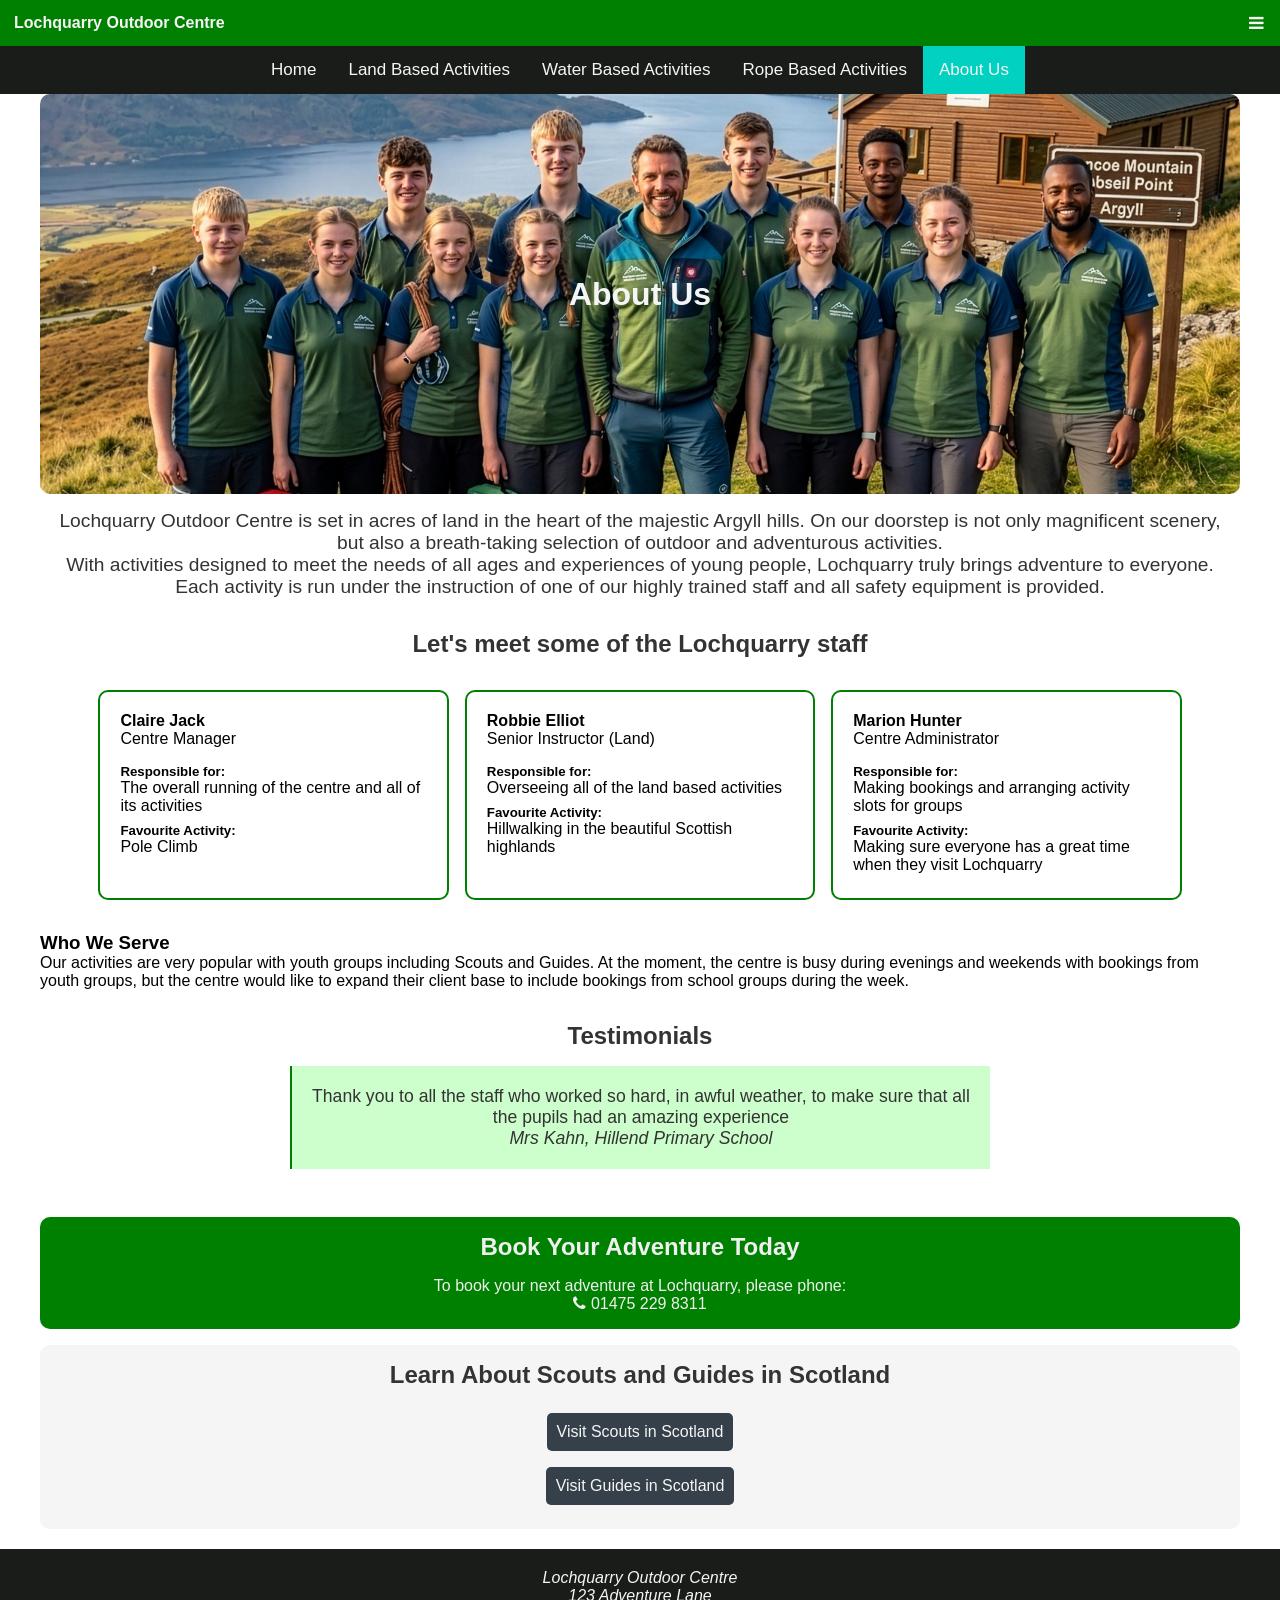
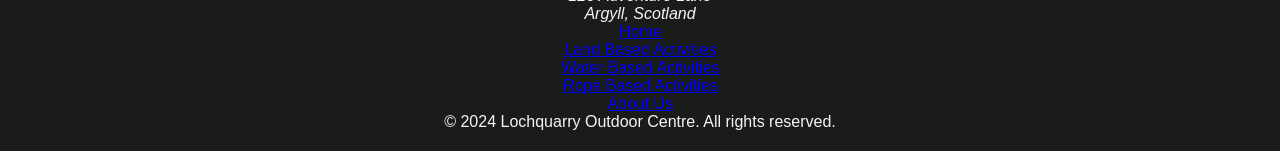
==== about.html @ c02c5438 "Initial website files" ====
<!DOCTYPE html>
<html lang="en">
<head>
  <meta charset="UTF-8">
  <meta name="viewport" content="width=device-width, initial-scale=1.0">
  <title>Lochquarry Outdoor Centre - About Us</title>
  <link rel="stylesheet" href="style.css">
  <link rel="stylesheet" href="https://cdnjs.cloudflare.com/ajax/libs/font-awesome/4.7.0/css/font-awesome.min.css">
</head>
<body>
  <header>
    <h1>Lochquarry Outdoor Centre</h1>
    <nav class="topnav">
      <ul class="topnav__list">
        <li><a href="index.html">Home</a></li>
        <li><a href="land_based_activities.html">Land Based Activities</a></li>
        <li><a href="water_based_activities.html">Water Based Activities</a></li>
        <li><a href="rope_based_activities.html">Rope Based Activities</a></li>
        <li><a class="topnav__link-current" href="about.html">About Us</a></li>
        <li>
          <a href="javascript:void(0);" class="icon" onclick="myFunction()">
              <i class="fa fa-bars"></i>
          </a>
      </li>
      </ul>
    </nav>
  </header>

  <main>
    <div class="container">
      <div class="about-heading-with-image-background">
        <h2 class="about-heading">About Us</h2>
      </div>

      <section class="description">
        <div class="description__container">
          <p>
            Lochquarry Outdoor Centre is set in acres of land in the heart of the majestic Argyll hills. 
            On our doorstep is not only magnificent scenery, but also a breath-taking selection of outdoor and adventurous activities.
          </p>
          <p>
            With activities designed to meet the needs of all ages and experiences of young people, 
            Lochquarry truly brings adventure to everyone.
          </p>
          <p>
            Each activity is run under the instruction of one of our highly trained staff and all safety equipment is provided.
          </p>
        </div>
      </section>

      <section class="staff">
        <h3 class="staff__heading">Let's meet some of the Lochquarry staff</h3>
        <div class="staff-profiles__container">
          <article class="staff-card">
            <header class="staff-card__header">
              <h4 class="staff-card__name">Claire Jack</h4>
              <span class="staff-card__position">Centre Manager</span>
            </header>

            <div class="staff-card__body">
              <div class="staff-card__info">
                <h5 class="staff-card__lable">Responsible for:</h5>
                <p class="staff-card__text">The overall running of the centre and all of its activities</p>
              </div>

              <div class="staff-card__info">
                <h5 class="staff-card__lable">Favourite Activity:</h5>
                <p class="staff-card__text">Pole Climb</p>
              </div>
            </div>
          </article>

          <article class="staff-card">
            <header class="staff-card__header">
              <h4 class="staff-card__name">Robbie Elliot</h4>
              <span class="staff-card__position">Senior Instructor (Land)</span>
            </header>

            <div class="staff-card__body">
              <div class="staff-card__info">
                <h5 class="staff-card__lable">Responsible for:</h5>
                <p class="staff-card__text">Overseeing all of the land based activities</p>
              </div>

              <div class="staff-card__info">
                <h5 class="staff-card__lable">Favourite Activity:</h5>
                <p class="staff-card__text">Hillwalking in the beautiful Scottish highlands</p>
              </div>
            </div>
          </article>

          <article class="staff-card">
            <header class="staff-card__header">
              <h4 class="staff-card__name">Marion Hunter</h4>
              <span class="staff-card__position">Centre Administrator</span>
            </header>

            <div class="staff-card__body">
              <div class="staff-card__info">
                <h5 class="staff-card__lable">Responsible for:</h5>
                <p class="staff-card__text">Making bookings and arranging activity slots for groups</p>
              </div>

              <div class="staff-card__info">
                <h5 class="staff-card__lable">Favourite Activity:</h5>
                <p class="staff-card__text">Making sure everyone has a great time when they visit Lochquarry</p>
              </div>
            </div>
          </article>
        </div>
      </section>

      <section class="customers">
        <h3 class="customers__heading">Who We Serve</h3>
        <p class="customers__text">
          Our activities are very popular with youth groups including Scouts and Guides.
          At the moment, the centre is busy during evenings and weekends with bookings from youth groups, 
          but the centre would like to expand their client base to include bookings from school groups during the week.
        </p>
      </section>

      <section class="testimonials">
        <div class="testimonials__container">
          <h3 class="testimonials__heading">Testimonials</h3>
          <div class="testimonials-item">
            <figure>
              <blockquote>
                <p>
                  Thank you to all the staff who worked so hard, in awful weather, to make sure that all the pupils had an amazing experience
                </p>
              </blockquote>
              <p>
                <cite>Mrs Kahn, Hillend Primary School</cite>
              </p>
            </figure>
          </div>
        </div>
      </section>

      <section class="contact-details">
        <div class="contact-details__container">
          <h3 class="contact-details__heading">Book Your Adventure Today</h3>
          <p class="contact-details__text">
            To book your next adventure at Lochquarry, please phone:
          </p>
          <p class="contact-details__phone">
            <i class="fa fa-phone"></i>
            01475 229 8311
          </p>
        </div>
      </section>

      <section class="external-links">
        <div class="external-links__container">
          <h3 class="external-links__heading">Learn About Scouts and Guides in Scotland</h3>
          <p><a href="https://scouts.scot" target="_blank">Visit Scouts in Scotland</a></p>
          <p><a href="https://www.girlguidingscotland.org.uk" target="_blank">Visit Guides in Scotland</a></p>
        </div>
      </section>
    </div>

  </main>
  <footer>
    <address>
      <p>Lochquarry Outdoor Centre</p>
      <p>123 Adventure Lane</p>
      <p>Argyll, Scotland</p>
    </address>
    <nav class="footernav">
      <ul>
        <li><a href="index.html">Home</a></li>
        <li><a href="land_based_activities.html">Land Based Activities</a></li>
        <li><a href="water_based_activities.html">Water Based Activities</a></li>
        <li><a href="rope_based_activities.html">Rope Based Activities</a></li>
        <li><a href="about.html">About Us</a></li>
      </ul>
    </nav>
    <p>&copy; 2024 Lochquarry Outdoor Centre. All rights reserved.</p>
  </footer>
</body>
</html>
---- style.css ----
* {
  padding: 0px;
  margin: 0px;
  box-sizing: border-box;
}

html {
  font-family: Arial, Helvetica, sans-serif;
}

.container {
  max-width: 1200px;
  margin: 0 auto;
}

header {
  display: flex;
  flex-direction: column;
  background-color: green;
}

h1 {
  color: #F5F5F5;
  padding: 14px;
  font-size: 100%;
}

.topnav ul {
  list-style-type: none;
  margin: 0;
  padding: 0;
}

.topnav {
  background-color: #1A1C1A;
  overflow: hidden;
}

.topnav__list {
  display: flex;
  flex-direction: column;
  justify-content: center;
}

@media screen and (min-width: 600px) {
  .topnav__list {
    flex-direction: row;
  }
  
}

.topnav a {
  display: block;
  color: #F5F5F5;
  text-align: center;
  padding: 14px 16px;
  text-decoration: none;
  font-size: 17px;
}

.topnav__link-current {
  background-color: #00D1C1;
}

.icon {
  position: absolute;
  top: 0px;
  right: 0px;
}

.hero-welcome {
  display: flex;
  flex-direction: column;
  background-image: url(assets/images/landscape_64px.jpg);
  background-size: cover;
  background-position: center;
  height: 400px;
  align-items: center;
  justify-content: center;
  border-radius: 10px;
}

@media only screen and (min-width: 640px) {
  .hero-welcome {
    background-image: url(assets/images/landscape_1250px.jpg);
  }
}

@media only screen and (min-width: 1200px) {
  .hero-welcome {
    background-image: url(assets/images/landscape_2000px.jpg);
  }
}

.hero-welcome p {
  color: #F5F5F5;
  text-align: center;
}

.hero-water {
  display: flex;
  flex-direction: column;
  background-image: url(assets/images/water_600px.jpg);
  background-size: cover;
  background-position: center;
  height: 400px;
  align-items: center;
  justify-content: center;
  border-radius: 10px;
}

@media only screen and (min-width: 640px) {
  .hero-water {
    background-image: url(assets/images/water_1200px.jpg);
  }
}

@media only screen and (min-width: 1200px) {
  .hero-water {
    background-image: url(assets/images/water_2000px.jpg);
  }
}

.hero-rope {
  display: flex;
  flex-direction: column;
  background-image: url(assets/images/pole_climb_600px.jpg);
  background-size: cover;
  background-position: center;
  height: 400px;
  align-items: center;
  justify-content: center;
  border-radius: 10px;
}

@media only screen and (min-width: 640px) {
  .hero-rope {
    background-image: url(assets/images/pole_climb_1200px.jpg);
  }
}

@media only screen and (min-width: 1200px) {
  .hero-rope {
    background-image: url(assets/images/pole_climb_2000px.jpg);
  }
}

.about-heading-with-image-background {
  display: flex;
  flex-direction: column;
  background-image: url(assets/images/our_team_640px.jpg);
  background-size: cover;
  background-position: center;
  height: 400px;
  align-items: center;
  justify-content: center;
  border-radius: 10px;
}

@media only screen and (min-width: 640px) {
  .about-heading-with-image-background {
    background-image: url(assets/images/our_team_1200px.jpg);
  }
}

@media only screen and (min-width: 1200px) {
  .about-heading-with-image-background {
    background-image: url(assets/images/our_team_2000px.jpg);
  }
}

h2 {
  color: #F5F5F5;
  font-size: 200%;
  text-align: center;
}

.welcome-section p {
  color: #F5F5F5;
  font-size: 100%;
  text-align: center;
}

.description__container {
  display: flex;
  flex-direction: column;
  align-items: center;
  padding: 1rem;
}

.description h3 {
  color: #333;
  font-size: 150%;
  margin-bottom: 1rem;
  margin-top: 1rem;
  text-align: center;
}

.description p {
  color: #333;
  font-size: 120%;
  text-align: center;
}

.activities-bucket__container {
  display: flex;
  flex-direction: row;
  flex-wrap: wrap;
  justify-content: center;
  gap: 1rem;
}

.activity-banner {
  display: flex;
  flex-direction: column;
  flex-wrap: wrap;
  background-color: #f0f0f0;
  border-radius: 10px;
  width: 100%;
  box-shadow: 0 4px 8px rgba(0, 0, 0, 0.1);
  align-content: flex-start;
}

@media only screen and (min-width: 600px) {
  .activity-banner {
    width: 32%;
  }
}

.activity-image img {
  max-width: 100%;
  height: auto;
  border-radius: 10px;
}

.testimonials__container {
  display: flex;
  flex-direction: column;
  align-items: center;
  padding: 1rem;
}

.testimonials h3 {
  color: #333;
  font-size: 150%;
  margin-bottom: 1rem;
  margin-top: 1rem;
  text-align: center;
}

.testimonials-item {
  color: #333;
  padding: 20px;
  font-size: 110%;
  width: 100;
  text-align: center;
  margin-bottom: 1rem;
  border-left: 2pt solid #008000;
  background-color: #CCFFCC;
}

@media only screen and (min-width: 600px) {
  .testimonials-item {
    width: 60%;
  }
}

.activities__container {
  display: flex;
  flex-direction: column;
  align-items: center;
  padding: 1rem;
}

@media only screen and (min-width: 600px) {
  .activities__container {
    flex-direction: row;
    flex-wrap: wrap;
    gap: 1rem;

  }
}

.activity-card {
  display: flex;
  flex-direction: column;
  align-items: flex-start;
  width: 100%;
  border-color: #008000;
  border-width: 2px;
  border-style: solid;
  border-radius: 10px;
  padding: 20px;
  margin-bottom: 1rem;
}

@media only screen and (min-width: 600px) {
  .activity-card {
    width: 48%;
    height: 170px;
  }
}

.staff__heading {
  color: #333;
  font-size: 150%;
  margin-bottom: 1rem;
  margin-top: 1rem;
  text-align: center;
}

.staff-profiles__container {
  display: flex;
  flex-direction: column;
  align-items: center;
  padding: 1rem;
}

@media only screen and (min-width: 600px) {
  .staff-profiles__container {
    flex-direction: row;
    flex-wrap: wrap;
    gap: 1rem;
    justify-content: center;
  }
}

.staff-card {
  display: flex;
  flex-direction: column;
  align-content: flex-start;
  width: 100%;
  border-color: #008000;
  border-width: 2px;
  border-style: solid;
  border-radius: 10px;
  padding: 20px;
  margin-bottom: 1rem;
}

@media only screen and (min-width: 600px) {
  .staff-card {
    width: 30%;
    height: 210px;
  }
}

.staff-profiles__container header {
  display: inline;
  background-color: #FFF;
  padding-bottom: 1rem;
}

.staff-card__body .staff-card__info {
  padding-bottom: 0.5rem;
}

.contact-details__container {
  display: flex;
  flex-direction: column;
  align-items: center;
  padding: 1rem;
  color: #f0f0f0;
  background-color: #008000;
  border-radius: 10px;
  margin: 1rem 0;
}

.contact-details__heading {
  font-size: 150%;
  margin-bottom: 1rem;
}

.external-links__container {
  display: flex;
  flex-direction: column;
  align-items: center;
  padding: 1rem;
  color: #333;
  background-color: #F5F5F5;
  border-radius: 10px;
}

.external-links__heading {
  font-size: 150%;
  margin-bottom: 1rem;
}

.external-links__container p {
  background-color: #36404A;
  color: #F5F5F5;
  padding: 10px;
  border-radius: 5px;
  margin: 0.5rem 0;
  text-align: center;
}

.external-links__container p a {
  color: #F5F5F5;
  text-decoration: none;
}

footer {
  background-color: #1A1C1A;
  color: #F5F5F5;
  text-align: center;
  padding: 20px;
  margin-top: 20px;
}

footer ul {
  list-style-type: none;
  padding: 0;
}
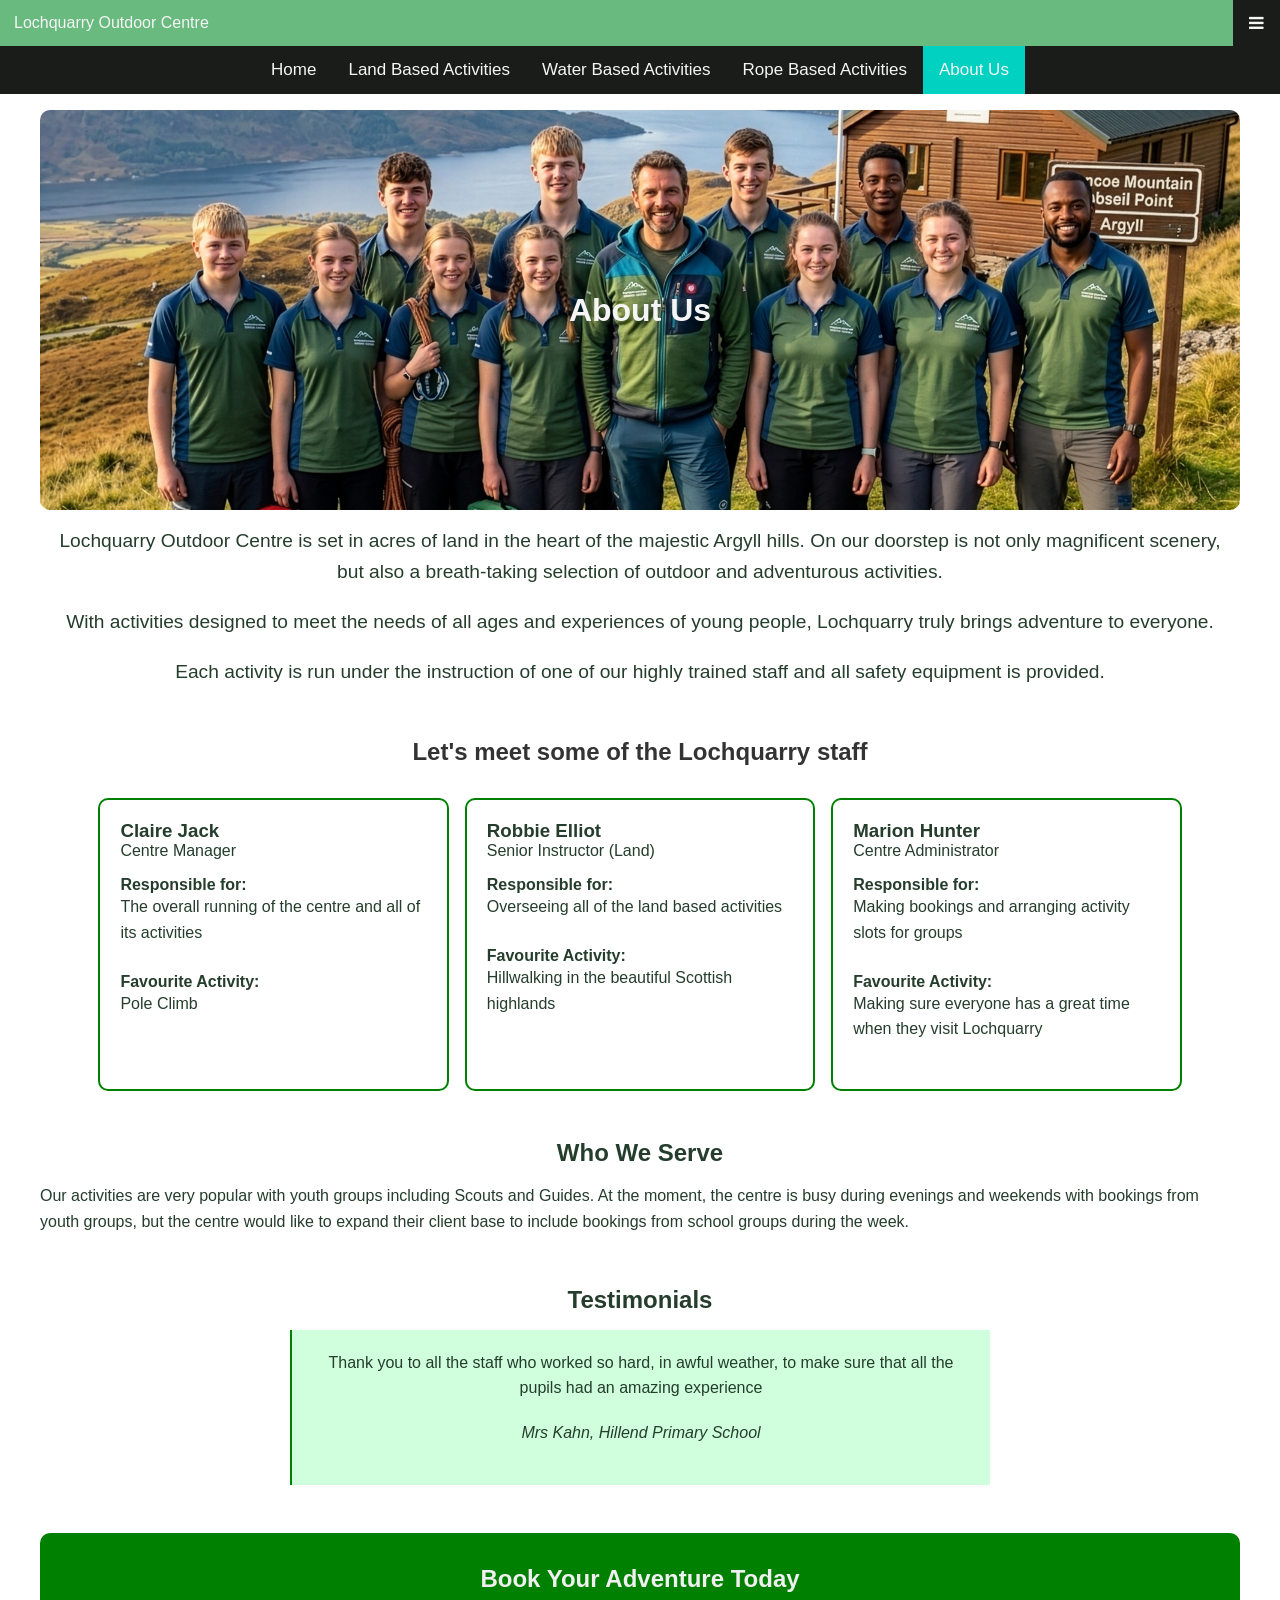
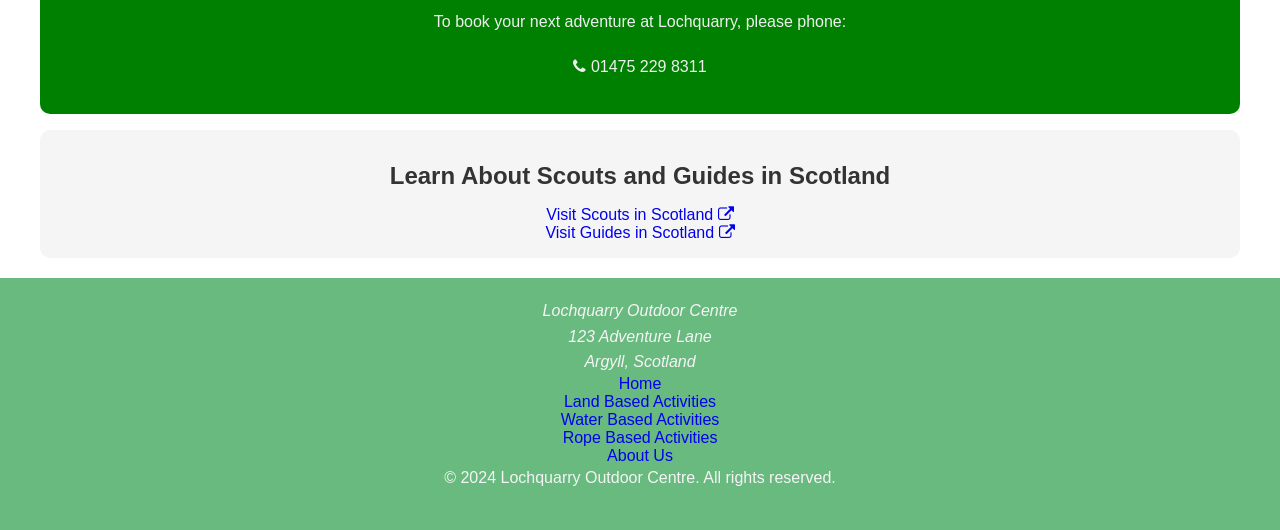
==== commit 19a01407: "feat: Refactor semantic html and style" ====
--- a/about.html
+++ b/about.html
@@ -9,7 +9,9 @@
 </head>
 <body>
   <header>
-    <h1>Lochquarry Outdoor Centre</h1>
+    <div class="logo">
+      <a href="index.html" class="logo__link">Lochquarry Outdoor Centre</a>
+    </div>
     <nav class="topnav">
       <ul class="topnav__list">
         <li><a href="index.html">Home</a></li>
@@ -27,44 +29,44 @@
   </header>
 
   <main>
-    <div class="container">
-      <div class="about-heading-with-image-background">
-        <h2 class="about-heading">About Us</h2>
-      </div>
+    <div class="main-container">
+      <section class="hero hero-about">
+        <h1 class="hero-about__heading">About Us</h1>
+      </section>
 
       <section class="description">
         <div class="description__container">
-          <p>
+          <p class="description__text">
             Lochquarry Outdoor Centre is set in acres of land in the heart of the majestic Argyll hills. 
             On our doorstep is not only magnificent scenery, but also a breath-taking selection of outdoor and adventurous activities.
           </p>
-          <p>
+          <p class="description__text">
             With activities designed to meet the needs of all ages and experiences of young people, 
             Lochquarry truly brings adventure to everyone.
           </p>
-          <p>
+          <p class="description__text">
             Each activity is run under the instruction of one of our highly trained staff and all safety equipment is provided.
           </p>
         </div>
       </section>
 
       <section class="staff">
-        <h3 class="staff__heading">Let's meet some of the Lochquarry staff</h3>
+        <h2 class="staff__heading">Let's meet some of the Lochquarry staff</h2>
         <div class="staff-profiles__container">
           <article class="staff-card">
             <header class="staff-card__header">
-              <h4 class="staff-card__name">Claire Jack</h4>
+              <h3 class="staff-card__name">Claire Jack</h3>
               <span class="staff-card__position">Centre Manager</span>
             </header>
 
             <div class="staff-card__body">
               <div class="staff-card__info">
-                <h5 class="staff-card__lable">Responsible for:</h5>
+                <h4 class="staff-card__lable">Responsible for:</h4>
                 <p class="staff-card__text">The overall running of the centre and all of its activities</p>
               </div>
 
               <div class="staff-card__info">
-                <h5 class="staff-card__lable">Favourite Activity:</h5>
+                <h4 class="staff-card__lable">Favourite Activity:</h4>
                 <p class="staff-card__text">Pole Climb</p>
               </div>
             </div>
@@ -72,18 +74,18 @@
 
           <article class="staff-card">
             <header class="staff-card__header">
-              <h4 class="staff-card__name">Robbie Elliot</h4>
+              <h3 class="staff-card__name">Robbie Elliot</h3>
               <span class="staff-card__position">Senior Instructor (Land)</span>
             </header>
 
             <div class="staff-card__body">
               <div class="staff-card__info">
-                <h5 class="staff-card__lable">Responsible for:</h5>
+                <h4 class="staff-card__lable">Responsible for:</h4>
                 <p class="staff-card__text">Overseeing all of the land based activities</p>
               </div>
 
               <div class="staff-card__info">
-                <h5 class="staff-card__lable">Favourite Activity:</h5>
+                <h4 class="staff-card__lable">Favourite Activity:</h4>
                 <p class="staff-card__text">Hillwalking in the beautiful Scottish highlands</p>
               </div>
             </div>
@@ -91,18 +93,18 @@
 
           <article class="staff-card">
             <header class="staff-card__header">
-              <h4 class="staff-card__name">Marion Hunter</h4>
+              <h3 class="staff-card__name">Marion Hunter</h3>
               <span class="staff-card__position">Centre Administrator</span>
             </header>
 
             <div class="staff-card__body">
               <div class="staff-card__info">
-                <h5 class="staff-card__lable">Responsible for:</h5>
+                <h4 class="staff-card__lable">Responsible for:</h4>
                 <p class="staff-card__text">Making bookings and arranging activity slots for groups</p>
               </div>
 
               <div class="staff-card__info">
-                <h5 class="staff-card__lable">Favourite Activity:</h5>
+                <h4 class="staff-card__lable">Favourite Activity:</h4>
                 <p class="staff-card__text">Making sure everyone has a great time when they visit Lochquarry</p>
               </div>
             </div>
@@ -111,7 +113,7 @@
       </section>
 
       <section class="customers">
-        <h3 class="customers__heading">Who We Serve</h3>
+        <h2 class="customers__heading">Who We Serve</h2>
         <p class="customers__text">
           Our activities are very popular with youth groups including Scouts and Guides.
           At the moment, the centre is busy during evenings and weekends with bookings from youth groups, 
@@ -121,7 +123,7 @@
 
       <section class="testimonials">
         <div class="testimonials__container">
-          <h3 class="testimonials__heading">Testimonials</h3>
+          <h2 class="testimonials__heading">Testimonials</h2>
           <div class="testimonials-item">
             <figure>
               <blockquote>
@@ -139,7 +141,7 @@
 
       <section class="contact-details">
         <div class="contact-details__container">
-          <h3 class="contact-details__heading">Book Your Adventure Today</h3>
+          <h2 class="contact-details__heading">Book Your Adventure Today</h2>
           <p class="contact-details__text">
             To book your next adventure at Lochquarry, please phone:
           </p>
@@ -152,9 +154,13 @@
 
       <section class="external-links">
         <div class="external-links__container">
-          <h3 class="external-links__heading">Learn About Scouts and Guides in Scotland</h3>
-          <p><a href="https://scouts.scot" target="_blank">Visit Scouts in Scotland</a></p>
-          <p><a href="https://www.girlguidingscotland.org.uk" target="_blank">Visit Guides in Scotland</a></p>
+          <h2 class="external-links__heading">Learn About Scouts and Guides in Scotland</h2>
+          <a href="https://scouts.scot" target="_blank">
+            Visit Scouts in Scotland <i class="fa fa-external-link"></i>
+          </a>
+          <a href="https://www.girlguidingscotland.org.uk" target="_blank">
+            Visit Guides in Scotland <i class="fa fa-external-link"></i>
+          </a>
         </div>
       </section>
     </div>
@@ -162,11 +168,11 @@
   </main>
   <footer>
     <address>
-      <p>Lochquarry Outdoor Centre</p>
-      <p>123 Adventure Lane</p>
-      <p>Argyll, Scotland</p>
+      <p class="address__text">Lochquarry Outdoor Centre</p>
+      <p class="address__text">123 Adventure Lane</p>
+      <p class="address__text">Argyll, Scotland</p>
     </address>
-    <nav class="footernav">
+    <div class="footernav">
       <ul>
         <li><a href="index.html">Home</a></li>
         <li><a href="land_based_activities.html">Land Based Activities</a></li>
@@ -174,7 +180,7 @@
         <li><a href="rope_based_activities.html">Rope Based Activities</a></li>
         <li><a href="about.html">About Us</a></li>
       </ul>
-    </nav>
+    </div>
     <p>&copy; 2024 Lochquarry Outdoor Centre. All rights reserved.</p>
   </footer>
 </body>
--- a/style.css
+++ b/style.css
@@ -4,25 +4,70 @@
   box-sizing: border-box;
 }
 
+:root {
+  --main-text-color: #253D2C;
+  --button-color: #2E6F40;
+  --button-hover-color: #3D8635;
+  --background-color: #68BA7F;
+  --backgrround-color-light: #CFFFDC;
+}
+
 html {
   font-family: Arial, Helvetica, sans-serif;
-}
-
-.container {
-  max-width: 1200px;
-  margin: 0 auto;
+  font-size: 16px;
+  color: var(--main-text-color);
+}
+
+.main-container {
+  margin: 1rem auto;
+}
+
+@media only screen and (min-width: 600px) {
+  .main-container {
+    max-width: 1200px;
+    margin: 1rem auto;
+  }
 }
 
 header {
   display: flex;
   flex-direction: column;
-  background-color: green;
+  background-color: var(--background-color);
+}
+
+.logo {
+  padding: 14px;
+}
+
+.logo__link {
+  color: #F5F5F5;
+  font-size: 100%;
+}
+
+a {
+  text-decoration: none;
+}
+
+ul {
+  list-style-type: none;
 }
 
 h1 {
   color: #F5F5F5;
-  padding: 14px;
-  font-size: 100%;
+  font-size: 200%;
+  text-align: center;
+}
+
+h2 {
+  text-align: center;
+  margin-top: 1rem;
+  margin-bottom: 1rem;
+}
+
+p {
+  line-height: 1.6;
+  margin-bottom: 1.2rem;
+  font-size: 1rem;
 }
 
 .topnav ul {
@@ -46,7 +91,6 @@
   .topnav__list {
     flex-direction: row;
   }
-  
 }
 
 .topnav a {
@@ -63,15 +107,21 @@
 }
 
 .icon {
+  background: #1A1C1A;
   position: absolute;
   top: 0px;
   right: 0px;
 }
 
-.hero-welcome {
-  display: flex;
-  flex-direction: column;
-  background-image: url(assets/images/landscape_64px.jpg);
+@media screen and (min-width: 600px) {
+  .icon {
+    display: none;
+  }
+}
+
+.hero {
+  display: flex;
+  flex-direction: column;
   background-size: cover;
   background-position: center;
   height: 400px;
@@ -80,6 +130,10 @@
   border-radius: 10px;
 }
 
+.hero-welcome {
+  background-image: url(assets/images/landscape_64px.jpg);
+}
+
 @media only screen and (min-width: 640px) {
   .hero-welcome {
     background-image: url(assets/images/landscape_1250px.jpg);
@@ -92,21 +146,13 @@
   }
 }
 
-.hero-welcome p {
+.hero__text {
   color: #F5F5F5;
   text-align: center;
 }
 
 .hero-water {
-  display: flex;
-  flex-direction: column;
   background-image: url(assets/images/water_600px.jpg);
-  background-size: cover;
-  background-position: center;
-  height: 400px;
-  align-items: center;
-  justify-content: center;
-  border-radius: 10px;
 }
 
 @media only screen and (min-width: 640px) {
@@ -122,15 +168,7 @@
 }
 
 .hero-rope {
-  display: flex;
-  flex-direction: column;
   background-image: url(assets/images/pole_climb_600px.jpg);
-  background-size: cover;
-  background-position: center;
-  height: 400px;
-  align-items: center;
-  justify-content: center;
-  border-radius: 10px;
 }
 
 @media only screen and (min-width: 640px) {
@@ -145,42 +183,22 @@
   }
 }
 
-.about-heading-with-image-background {
-  display: flex;
-  flex-direction: column;
+.hero-about {
   background-image: url(assets/images/our_team_640px.jpg);
-  background-size: cover;
-  background-position: center;
-  height: 400px;
-  align-items: center;
-  justify-content: center;
-  border-radius: 10px;
 }
 
 @media only screen and (min-width: 640px) {
-  .about-heading-with-image-background {
+  .hero-about {
     background-image: url(assets/images/our_team_1200px.jpg);
   }
 }
 
 @media only screen and (min-width: 1200px) {
-  .about-heading-with-image-background {
+  .hero-about  {
     background-image: url(assets/images/our_team_2000px.jpg);
   }
 }
 
-h2 {
-  color: #F5F5F5;
-  font-size: 200%;
-  text-align: center;
-}
-
-.welcome-section p {
-  color: #F5F5F5;
-  font-size: 100%;
-  text-align: center;
-}
-
 .description__container {
   display: flex;
   flex-direction: column;
@@ -188,17 +206,8 @@
   padding: 1rem;
 }
 
-.description h3 {
-  color: #333;
-  font-size: 150%;
-  margin-bottom: 1rem;
-  margin-top: 1rem;
-  text-align: center;
-}
-
-.description p {
-  color: #333;
-  font-size: 120%;
+.description__text {
+  font-size: 1.2rem;
   text-align: center;
 }
 
@@ -241,7 +250,7 @@
 }
 
 .testimonials h3 {
-  color: #333;
+  color: var(--main-text-color);
   font-size: 150%;
   margin-bottom: 1rem;
   margin-top: 1rem;
@@ -249,14 +258,14 @@
 }
 
 .testimonials-item {
-  color: #333;
+  color: var(--main-text-color);
   padding: 20px;
   font-size: 110%;
-  width: 100;
+  width: 100%;
   text-align: center;
   margin-bottom: 1rem;
   border-left: 2pt solid #008000;
-  background-color: #CCFFCC;
+  background-color: var(--backgrround-color-light);
 }
 
 @media only screen and (min-width: 600px) {
@@ -277,7 +286,8 @@
     flex-direction: row;
     flex-wrap: wrap;
     gap: 1rem;
-
+    align-items: stretch;
+    justify-content: center;
   }
 }
 
@@ -297,8 +307,19 @@
 @media only screen and (min-width: 600px) {
   .activity-card {
     width: 48%;
-    height: 170px;
-  }
+    display: flex;
+    flex-direction: column;
+    height: auto;
+    margin-bottom: 1rem;
+  }
+}
+
+.activity-card__header {
+  background-color: #FFF;
+}
+
+.activity-card__heading {
+  margin-bottom: 1rem;
 }
 
 .staff__heading {
@@ -321,6 +342,7 @@
     flex-direction: row;
     flex-wrap: wrap;
     gap: 1rem;
+    align-items: stretch;
     justify-content: center;
   }
 }
@@ -340,8 +362,11 @@
 
 @media only screen and (min-width: 600px) {
   .staff-card {
+    display: flex;
+    flex-direction: column;
     width: 30%;
-    height: 210px;
+    height: auto;
+    margin-bottom: 1rem;
   }
 }
 
@@ -386,30 +411,15 @@
   margin-bottom: 1rem;
 }
 
-.external-links__container p {
-  background-color: #36404A;
-  color: #F5F5F5;
-  padding: 10px;
-  border-radius: 5px;
-  margin: 0.5rem 0;
-  text-align: center;
-}
-
-.external-links__container p a {
-  color: #F5F5F5;
-  text-decoration: none;
-}
-
 footer {
-  background-color: #1A1C1A;
+  background-color: var(--background-color);
   color: #F5F5F5;
   text-align: center;
   padding: 20px;
   margin-top: 20px;
 }
 
-footer ul {
-  list-style-type: none;
-  padding: 0;
-}
-
+.address__text {
+  margin-bottom: 0rem;
+}
+
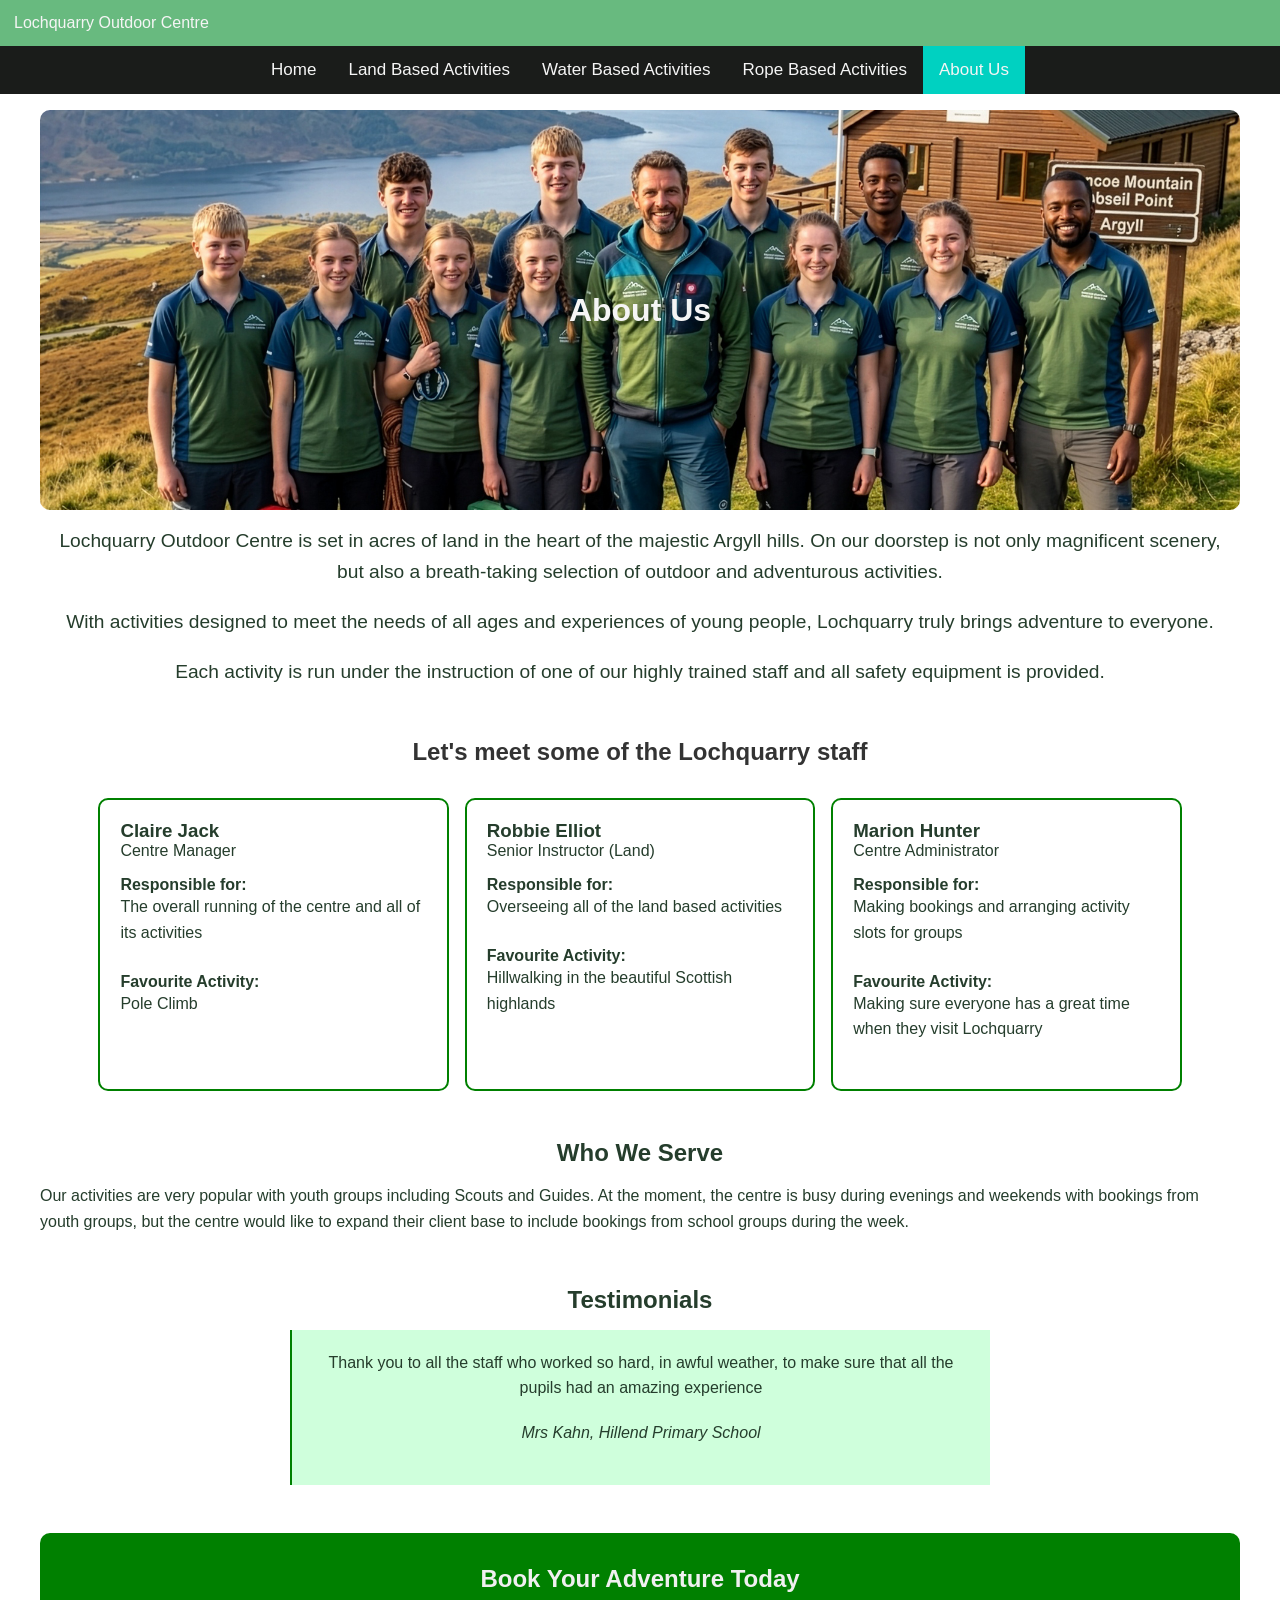
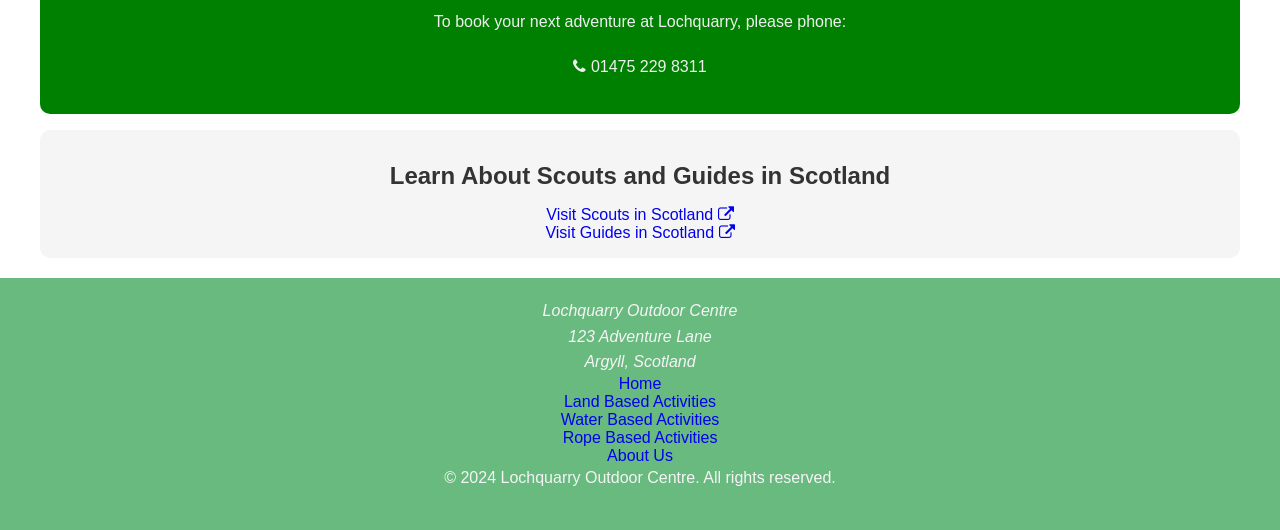
==== commit 394f52e4: "feat: add mobile responsive nav and refactor html" ====
--- a/about.html
+++ b/about.html
@@ -6,11 +6,17 @@
   <title>Lochquarry Outdoor Centre - About Us</title>
   <link rel="stylesheet" href="style.css">
   <link rel="stylesheet" href="https://cdnjs.cloudflare.com/ajax/libs/font-awesome/4.7.0/css/font-awesome.min.css">
+  <script src="js/main.js" defer></script>
 </head>
 <body>
   <header>
     <div class="logo">
       <a href="index.html" class="logo__link">Lochquarry Outdoor Centre</a>
+    </div>
+    <div class="icon__container">
+      <a href="javascript:void(0);" class="icon" onclick="myFunction()">
+        <i class="fa fa-bars"></i>
+      </a>
     </div>
     <nav class="topnav">
       <ul class="topnav__list">
@@ -19,11 +25,6 @@
         <li><a href="water_based_activities.html">Water Based Activities</a></li>
         <li><a href="rope_based_activities.html">Rope Based Activities</a></li>
         <li><a class="topnav__link-current" href="about.html">About Us</a></li>
-        <li>
-          <a href="javascript:void(0);" class="icon" onclick="myFunction()">
-              <i class="fa fa-bars"></i>
-          </a>
-      </li>
       </ul>
     </nav>
   </header>
--- a/style.css
+++ b/style.css
@@ -10,6 +10,7 @@
   --button-hover-color: #3D8635;
   --background-color: #68BA7F;
   --backgrround-color-light: #CFFFDC;
+  --light-text-color: #F5F5F5;
 }
 
 html {
@@ -40,7 +41,7 @@
 }
 
 .logo__link {
-  color: #F5F5F5;
+  color: var(--light-text-color);
   font-size: 100%;
 }
 
@@ -53,7 +54,7 @@
 }
 
 h1 {
-  color: #F5F5F5;
+  color: var(--light-text-color);
   font-size: 200%;
   text-align: center;
 }
@@ -70,15 +71,31 @@
   font-size: 1rem;
 }
 
-.topnav ul {
+.topnav__list {
   list-style-type: none;
   margin: 0;
   padding: 0;
 }
 
 .topnav {
+  display: none;
   background-color: #1A1C1A;
   overflow: hidden;
+}
+
+.topnav.responsive {
+  display: flex;
+  flex-direction: column;
+}
+
+@media screen and (min-width: 600px) {
+  .topnav {
+    display: block;
+  }
+
+  .icon {
+    display: block;
+  }
 }
 
 .topnav__list {
@@ -95,7 +112,7 @@
 
 .topnav a {
   display: block;
-  color: #F5F5F5;
+  color: var(--light-text-color);
   text-align: center;
   padding: 14px 16px;
   text-decoration: none;
@@ -107,10 +124,13 @@
 }
 
 .icon {
-  background: #1A1C1A;
   position: absolute;
   top: 0px;
   right: 0px;
+  text-decoration: none;
+  color: var(--main-text-color);
+  font-size: 1rem;
+  padding: 14px 16px;
 }
 
 @media screen and (min-width: 600px) {
@@ -147,7 +167,7 @@
 }
 
 .hero__text {
-  color: #F5F5F5;
+  color: var(--light-text-color);
   text-align: center;
 }
 
@@ -222,12 +242,26 @@
 .activity-banner {
   display: flex;
   flex-direction: column;
-  flex-wrap: wrap;
   background-color: #f0f0f0;
   border-radius: 10px;
   width: 100%;
   box-shadow: 0 4px 8px rgba(0, 0, 0, 0.1);
   align-content: flex-start;
+  justify-content: center;
+}
+
+.activity-banner__description {
+  text-align: center;
+}
+
+.activity-banner__link {
+  display: block;
+  text-align: center;
+  margin-top: 1rem;
+  padding: 10px 20px;
+  background-color: var(--button-color);
+  color: var(--light-text-color);
+  border-radius: 5px;
 }
 
 @media only screen and (min-width: 600px) {
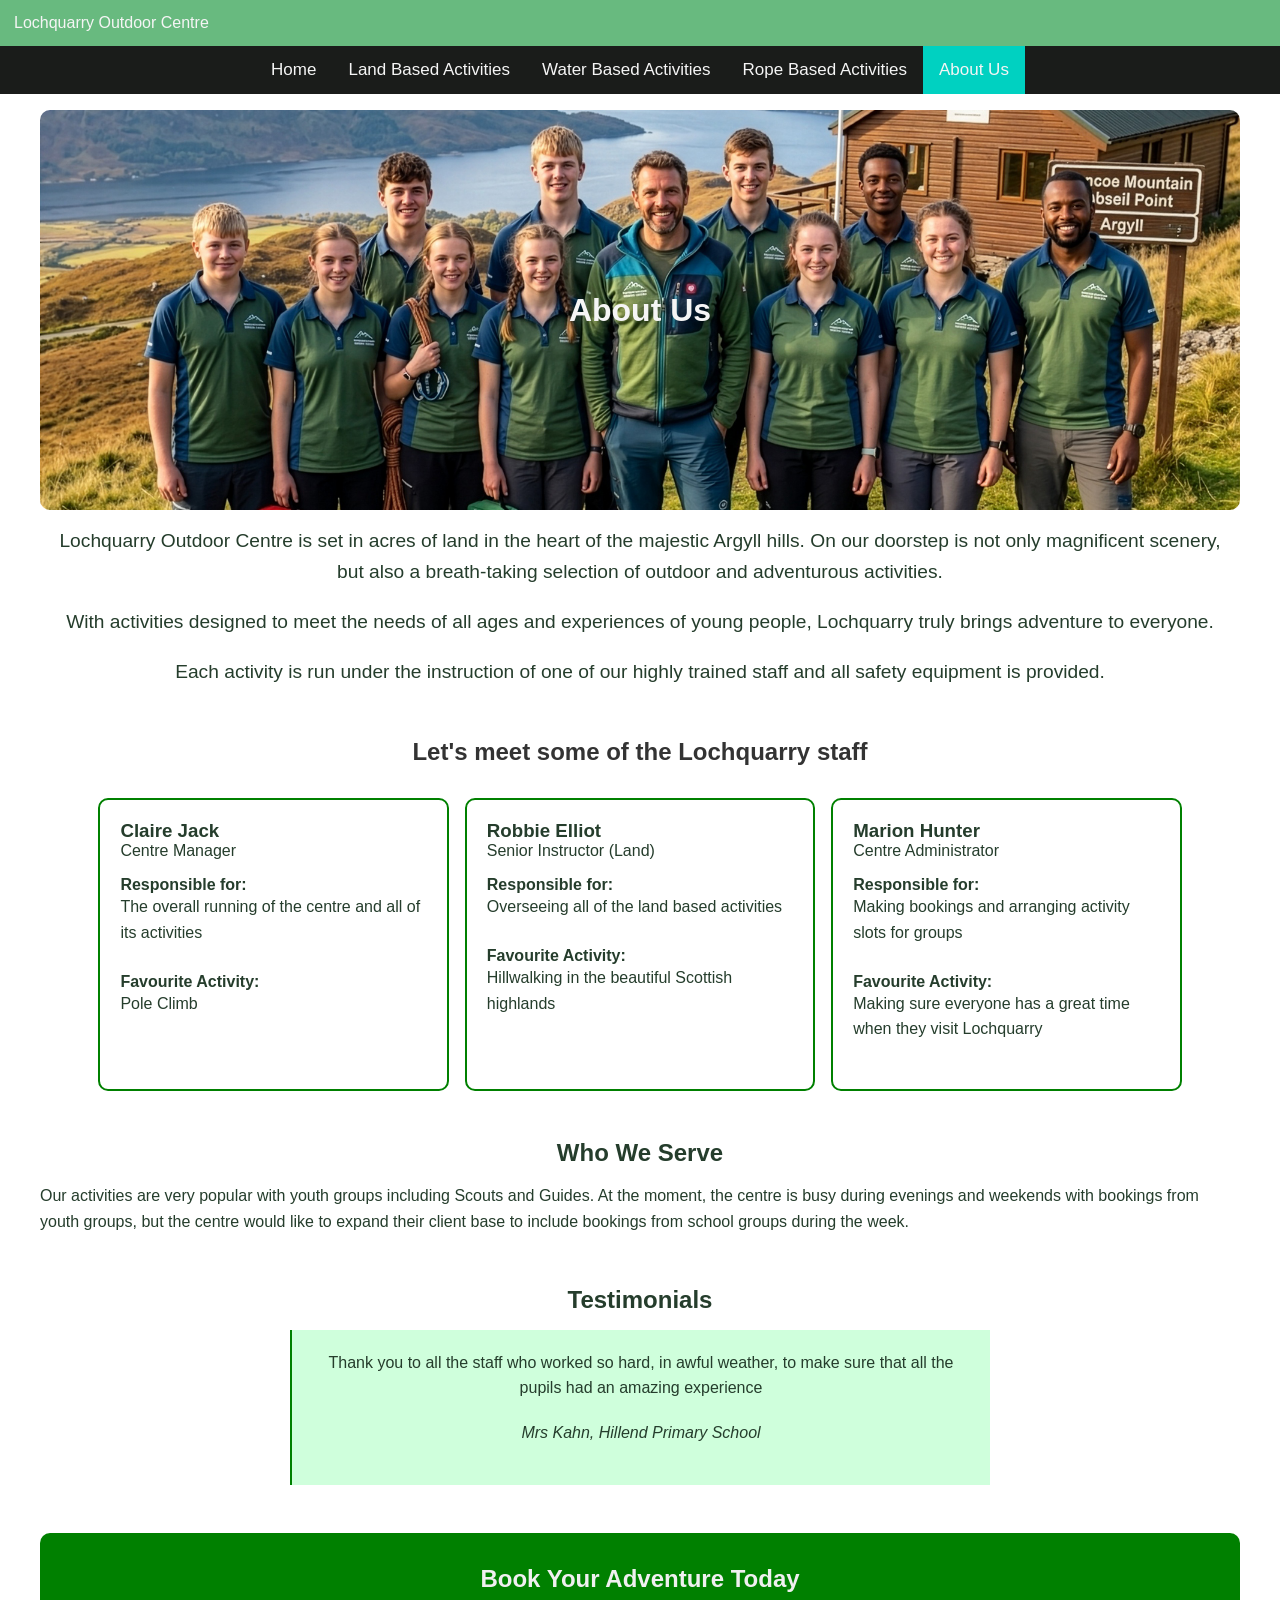
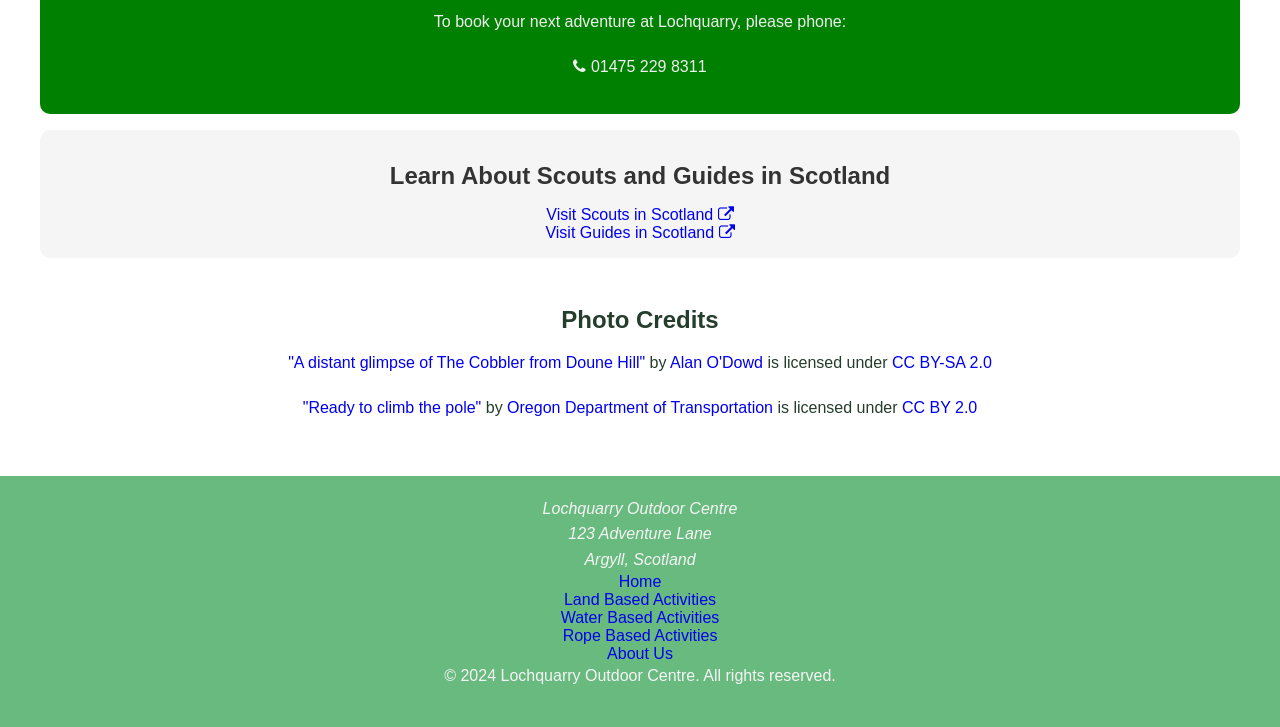
==== commit 5cbe7ccf: "feat: add credits section" ====
--- a/about.html
+++ b/about.html
@@ -164,6 +164,26 @@
           </a>
         </div>
       </section>
+
+      <section class="credits">
+        <div class="credits__container">
+          <h2 class="credits__heading">Photo Credits</h2>
+          <p class="credits__text">
+            <a href="https://www.geograph.org.uk/photo/7332866">"A distant glimpse of The Cobbler from Doune Hill"</a> 
+            by 
+            <a href="https://www.geograph.org.uk/profile/34944">Alan O'Dowd</a> 
+            is licensed under 
+            <a href="https://creativecommons.org/licenses/by-sa/2.0/deed.en">CC BY-SA 2.0</a>
+          </p>
+          <p class="credits__text">
+            <a href="https://commons.wikimedia.org/wiki/File:Ready_to_climb_the_pole_(47806053332).jpg">"Ready to climb the pole"</a> 
+            by 
+            <a href="https://www.flickr.com/people/28364885@N02">Oregon Department of Transportation</a> 
+            is licensed under 
+            <a href="https://creativecommons.org/licenses/by/2.0/deed.en">CC BY 2.0</a>
+          </p>
+        </div>
+      </section>
     </div>
 
   </main>
--- a/style.css
+++ b/style.css
@@ -445,6 +445,15 @@
   margin-bottom: 1rem;
 }
 
+.credits__container {
+  display: flex;
+  flex-direction: column;
+  align-items: center;
+  padding: 1rem;
+  border-radius: 10px;
+  margin-top: 1rem;
+}
+
 footer {
   background-color: var(--background-color);
   color: #F5F5F5;
